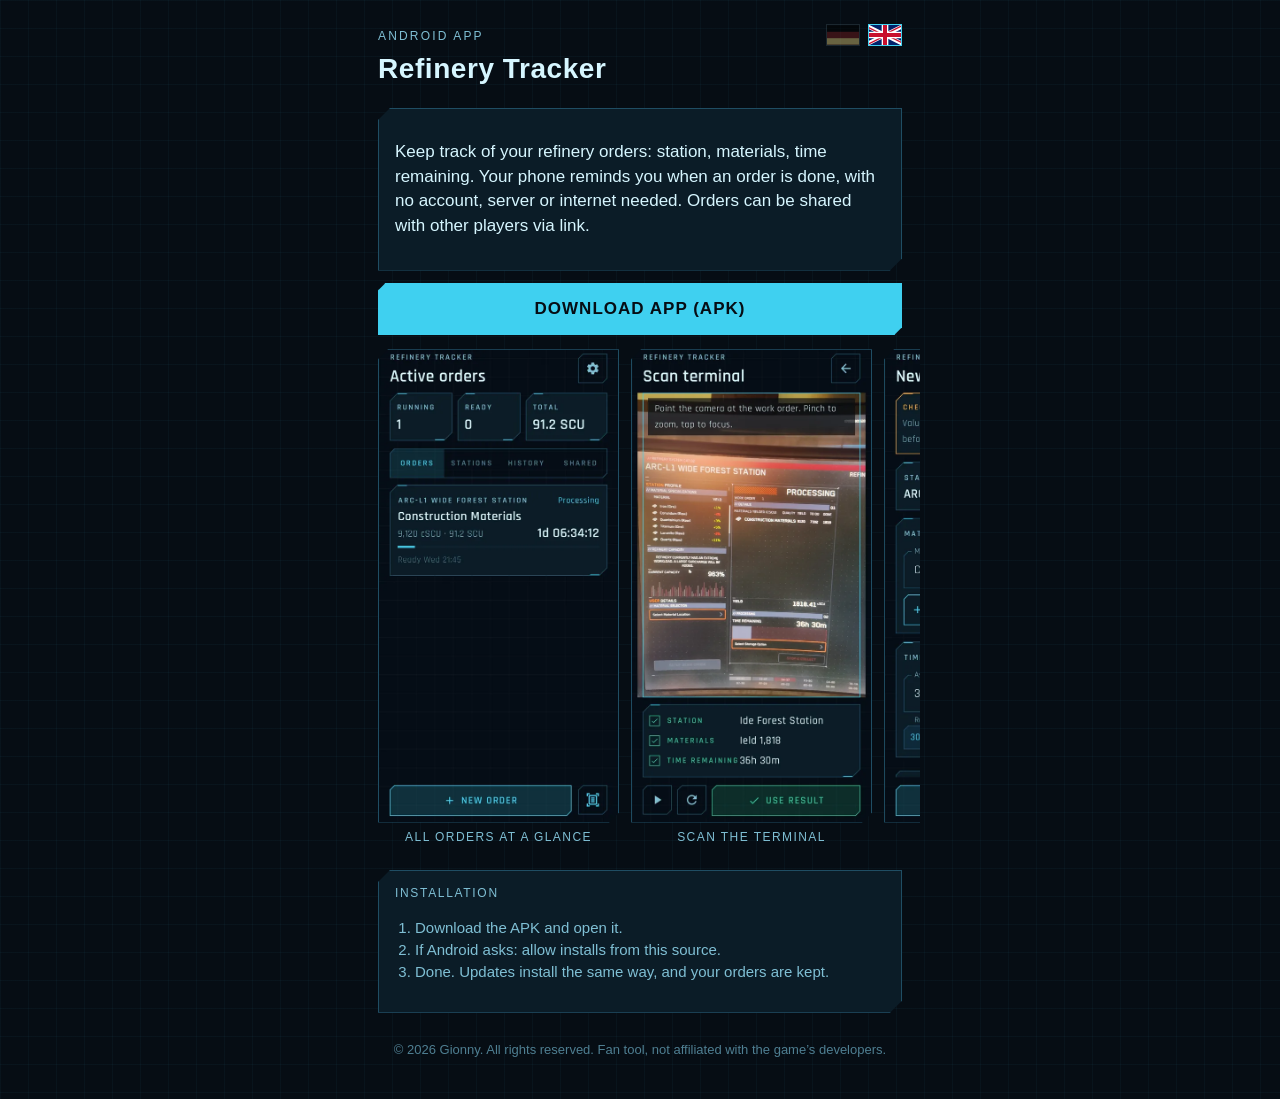
==== index.html @ f8b01f41 "Seite zweisprachig (DE/EN) mit Flaggen-Umschalter Co-Authored-By: Claude Opus 5.5 <noreply@anthropic" ====
<!DOCTYPE html>
<html lang="de">
<head>
<meta charset="utf-8">
<meta name="viewport" content="width=device-width, initial-scale=1">
<title>Refinery Tracker</title>
<meta property="og:title" content="Refinery Tracker">
<meta property="og:description" content="Raffinerieaufträge im Blick behalten, mit Erinnerung, wenn sie fertig sind. / Keep track of your refinery orders and get notified when they are done.">
<link rel="stylesheet" href="style.css">
<script src="lang.js"></script>
</head>
<body>
<main>
  <div id="langs" class="langs"></div>
  <div class="label"><span class="de">Android-App</span><span class="en">Android app</span></div>
  <h1>Refinery Tracker</h1>
  <div class="panel">
    <p class="de">Behalte deine Raffinerieaufträge im Blick: Station, Materialien, Restzeit. Das Handy erinnert dich, wenn ein Auftrag fertig ist, ohne Konto, Server oder Internet. Aufträge lassen sich per Link mit anderen Spielern teilen.</p>
    <p class="en">Keep track of your refinery orders: station, materials, time remaining. Your phone reminds you when an order is done, with no account, server or internet needed. Orders can be shared with other players via link.</p>
  </div>
  <a class="btn filled" href="https://github.com/immortale-g/immortale-g.github.io/releases/latest/download/refinery-tracker.apk"><span class="de">App herunterladen (APK)</span><span class="en">Download app (APK)</span></a>
  <div class="gallery" aria-label="Screenshots">
    <figure><img src="img/orders.webp" width="540" height="1065" loading="lazy" alt="Active orders"><figcaption><span class="de">Aufträge im Blick</span><span class="en">All orders at a glance</span></figcaption></figure>
    <figure><img src="img/scan.webp" width="540" height="1065" loading="lazy" alt="Scan terminal"><figcaption><span class="de">Terminal scannen</span><span class="en">Scan the terminal</span></figcaption></figure>
    <figure><img src="img/scanned.webp" width="540" height="1065" loading="lazy" alt="Scanned order"><figcaption><span class="de">Werte übernommen</span><span class="en">Values filled in</span></figcaption></figure>
    <figure><img src="img/manual.webp" width="540" height="1065" loading="lazy" alt="New order"><figcaption><span class="de">Oder von Hand eintragen</span><span class="en">Or enter it by hand</span></figcaption></figure>
  </div>
  <div class="panel">
    <div class="station"><span class="de">Installation</span><span class="en">Installation</span></div>
    <ol class="de">
      <li>APK herunterladen und öffnen.</li>
      <li>Wenn Android fragt: Installation aus dieser Quelle erlauben.</li>
      <li>Fertig. Updates installierst du genauso, deine Aufträge bleiben erhalten.</li>
    </ol>
    <ol class="en">
      <li>Download the APK and open it.</li>
      <li>If Android asks: allow installs from this source.</li>
      <li>Done. Updates install the same way, and your orders are kept.</li>
    </ol>
  </div>
  <footer><span class="de">© 2026 Gionny. Alle Rechte vorbehalten. Fan-Tool, nicht mit den Entwicklern des Spiels verbunden.</span><span class="en">© 2026 Gionny. All rights reserved. Fan tool, not affiliated with the game’s developers.</span></footer>
</main>
</body>
</html>
---- style.css ----
:root{--bg:#060D14;--panel:#0B1C27;--line:#1F4D63;--accent:#3FD0F0;--ready:#2FBF8F;--warn:#F0A63F;--text:#D6F6FF;--muted:#7FBFD4;--dim:#4F7F92}
*{box-sizing:border-box}
body{margin:0;min-height:100vh;background:var(--bg);color:var(--text);font-family:"Rajdhani","Segoe UI",Roboto,Arial,sans-serif;font-size:17px;line-height:1.45;
background-image:linear-gradient(rgba(63,208,240,.04) 1px,transparent 1px),linear-gradient(90deg,rgba(63,208,240,.04) 1px,transparent 1px);background-size:28px 28px}
main{max-width:560px;margin:0 auto;padding:28px 18px 40px}
.label{font-size:12px;letter-spacing:.18em;text-transform:uppercase;color:var(--muted)}
h1{font-size:28px;font-weight:600;margin:4px 0 18px;letter-spacing:.02em}
.panel{background:var(--panel);border:1px solid var(--line);padding:14px 16px;margin:0 0 12px;clip-path:polygon(12px 0,100% 0,100% calc(100% - 12px),calc(100% - 12px) 100%,0 100%,0 12px)}
.panel.ready{border-color:var(--ready)}
.station{font-size:12px;letter-spacing:.14em;text-transform:uppercase;color:var(--muted)}
.mats{font-size:19px;font-weight:600;margin:2px 0}
.meta{color:var(--muted);font-size:15px}
.ok{color:var(--ready)}
.btn{display:block;width:100%;text-align:center;text-decoration:none;font:inherit;font-weight:600;letter-spacing:.06em;text-transform:uppercase;padding:13px 10px;margin:10px 0;cursor:pointer;border:1px solid var(--accent);color:var(--accent);background:transparent;clip-path:polygon(8px 0,100% 0,100% calc(100% - 8px),calc(100% - 8px) 100%,0 100%,0 8px)}
.btn.filled{background:var(--accent);color:var(--bg)}
.hint{color:var(--dim);font-size:14px}
ol{padding-left:20px;color:var(--muted);font-size:15px}
.err{color:var(--warn)}
footer{margin-top:28px;color:var(--dim);font-size:13px;text-align:center}
.gallery{display:flex;gap:12px;overflow-x:auto;scroll-snap-type:x mandatory;scroll-padding-inline:18px;margin:6px -18px 14px;padding:4px 18px 10px;scrollbar-width:thin;scrollbar-color:var(--line) transparent}
.gallery figure{flex:0 0 46%;margin:0;scroll-snap-align:start}
.gallery img{display:block;width:100%;height:auto;border:1px solid var(--line);clip-path:polygon(10px 0,100% 0,100% calc(100% - 10px),calc(100% - 10px) 100%,0 100%,0 10px)}
.gallery figcaption{margin-top:6px;font-size:12px;letter-spacing:.12em;text-transform:uppercase;color:var(--muted);text-align:center}
main{position:relative}
.langs{position:absolute;top:24px;right:18px;display:flex;gap:8px}
.langs button{display:block;width:34px;height:22px;padding:0;margin:0;border:1px solid var(--line);background:transparent;cursor:pointer;opacity:.45;filter:grayscale(.6);transition:opacity .15s,filter .15s}
.langs button svg{display:block;width:100%;height:100%}
.langs button:hover{opacity:.8;filter:none}
.langs button[aria-pressed="true"]{opacity:1;filter:none;border-color:var(--accent)}
html[data-lang="en"] .de,html[data-lang="de"] .en{display:none!important}
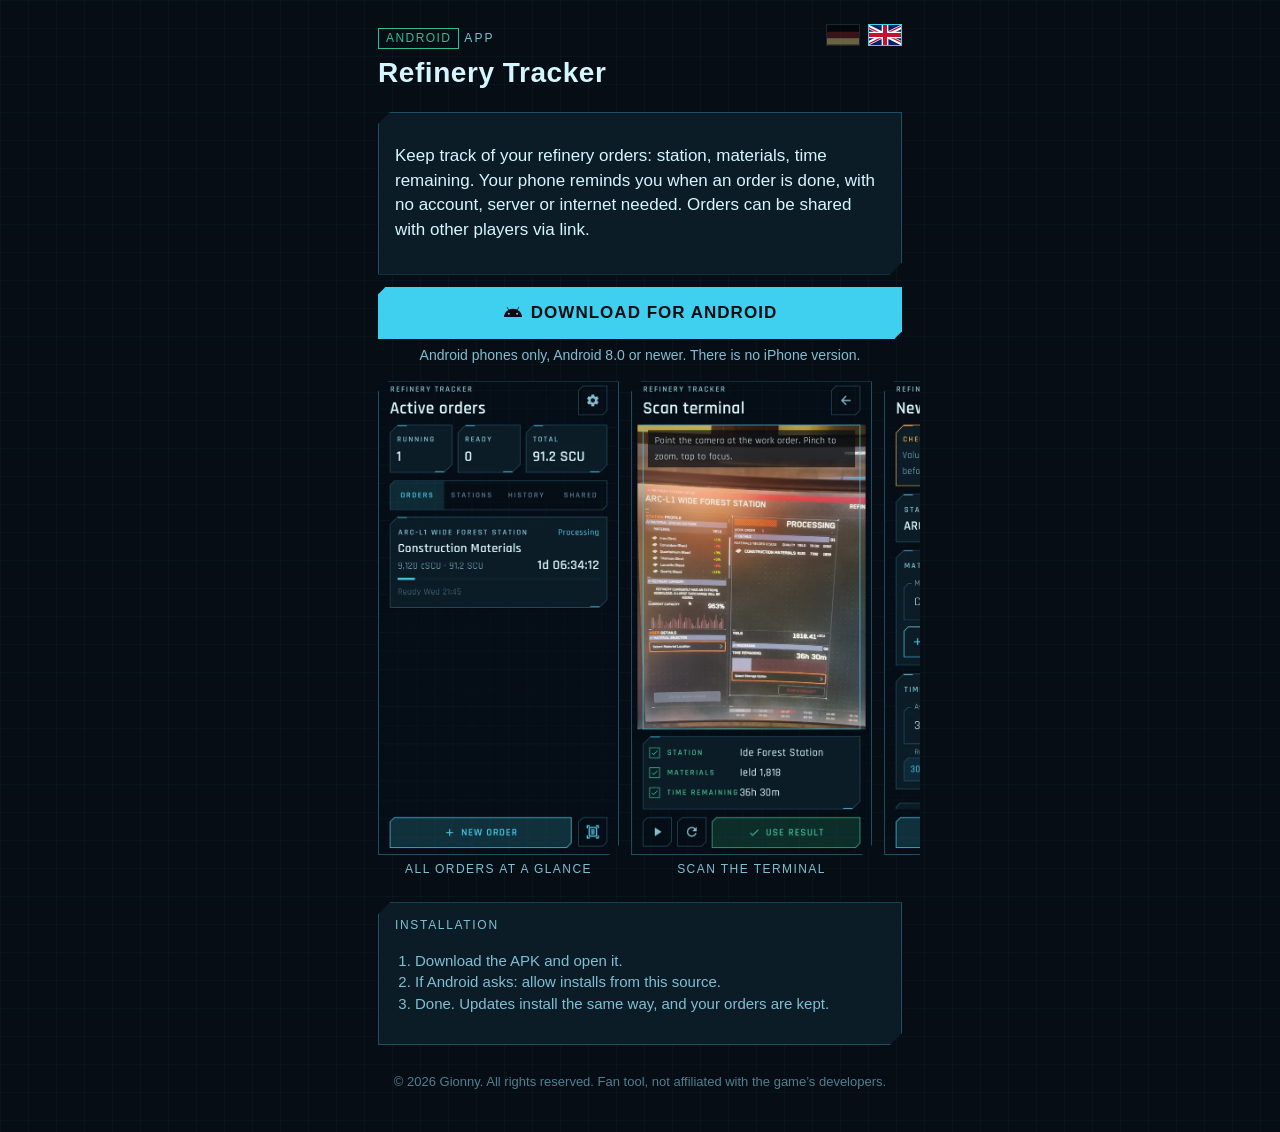
==== commit ff8ea651: "Deutlicher Android-Hinweis, Warnung für iPhone-Besucher Co-Authored-By: Claude Opus 5.5 <noreply@ant" ====
--- a/index.html
+++ b/index.html
@@ -6,19 +6,21 @@
 <title>Refinery Tracker</title>
 <meta property="og:title" content="Refinery Tracker">
 <meta property="og:description" content="Raffinerieaufträge im Blick behalten, mit Erinnerung, wenn sie fertig sind. / Keep track of your refinery orders and get notified when they are done.">
-<link rel="stylesheet" href="style.css">
-<script src="lang.js"></script>
+<link rel="stylesheet" href="style.css?v=4">
+<script src="lang.js?v=4"></script>
 </head>
 <body>
 <main>
   <div id="langs" class="langs"></div>
-  <div class="label"><span class="de">Android-App</span><span class="en">Android app</span></div>
+  <div class="label"><span class="badge">Android</span> <span class="de">App</span><span class="en">App</span></div>
   <h1>Refinery Tracker</h1>
   <div class="panel">
     <p class="de">Behalte deine Raffinerieaufträge im Blick: Station, Materialien, Restzeit. Das Handy erinnert dich, wenn ein Auftrag fertig ist, ohne Konto, Server oder Internet. Aufträge lassen sich per Link mit anderen Spielern teilen.</p>
     <p class="en">Keep track of your refinery orders: station, materials, time remaining. Your phone reminds you when an order is done, with no account, server or internet needed. Orders can be shared with other players via link.</p>
   </div>
-  <a class="btn filled" href="https://github.com/immortale-g/immortale-g.github.io/releases/latest/download/refinery-tracker.apk"><span class="de">App herunterladen (APK)</span><span class="en">Download app (APK)</span></a>
+  <a class="btn filled" href="https://github.com/immortale-g/immortale-g.github.io/releases/latest/download/refinery-tracker.apk"><svg class="droid" viewBox="0 0 24 24" aria-hidden="true"><path fill="currentColor" d="M17.6 9.48l1.84-3.18a.38.38 0 0 0-.66-.38l-1.86 3.22a11.4 11.4 0 0 0-9.84 0L5.22 5.92a.38.38 0 0 0-.66.38L6.4 9.48A10.8 10.8 0 0 0 1 18h22a10.8 10.8 0 0 0-5.4-8.52zM7 15.25a1.25 1.25 0 1 1 0-2.5 1.25 1.25 0 0 1 0 2.5zm10 0a1.25 1.25 0 1 1 0-2.5 1.25 1.25 0 0 1 0 2.5z"/></svg><span class="de">App für Android herunterladen</span><span class="en">Download for Android</span></a>
+  <div class="platform"><span class="de">Nur für Android-Handys, ab Android 8.0. Für iPhone gibt es keine Version.</span><span class="en">Android phones only, Android 8.0 or newer. There is no iPhone version.</span></div>
+  <div class="panel ios-warn" id="ios-warn" hidden><span class="de">Du bist auf einem iPhone oder iPad. Refinery Tracker läuft leider nur auf Android.</span><span class="en">You are on an iPhone or iPad. Sorry, Refinery Tracker only runs on Android.</span></div>
   <div class="gallery" aria-label="Screenshots">
     <figure><img src="img/orders.webp" width="540" height="1065" loading="lazy" alt="Active orders"><figcaption><span class="de">Aufträge im Blick</span><span class="en">All orders at a glance</span></figcaption></figure>
     <figure><img src="img/scan.webp" width="540" height="1065" loading="lazy" alt="Scan terminal"><figcaption><span class="de">Terminal scannen</span><span class="en">Scan the terminal</span></figcaption></figure>
@@ -40,5 +42,6 @@
   </div>
   <footer><span class="de">© 2026 Gionny. Alle Rechte vorbehalten. Fan-Tool, nicht mit den Entwicklern des Spiels verbunden.</span><span class="en">© 2026 Gionny. All rights reserved. Fan tool, not affiliated with the game’s developers.</span></footer>
 </main>
+<script>if (/iPhone|iPad|iPod/.test(navigator.userAgent) || (navigator.platform === "MacIntel" && navigator.maxTouchPoints > 1)) document.getElementById("ios-warn").hidden = false;</script>
 </body>
 </html>
--- a/style.css
+++ b/style.css
@@ -28,3 +28,7 @@
 .langs button:hover{opacity:.8;filter:none}
 .langs button[aria-pressed="true"]{opacity:1;filter:none;border-color:var(--accent)}
 html[data-lang="en"] .de,html[data-lang="de"] .en{display:none!important}
+.btn .droid{width:20px;height:20px;vertical-align:-4px;margin-right:8px}
+.badge{display:inline-block;padding:1px 7px;border:1px solid var(--ready);color:var(--ready);letter-spacing:.12em}
+.platform{margin:-4px 0 12px;text-align:center;color:var(--muted);font-size:14px}
+.ios-warn{border-color:var(--warn);color:var(--warn)}
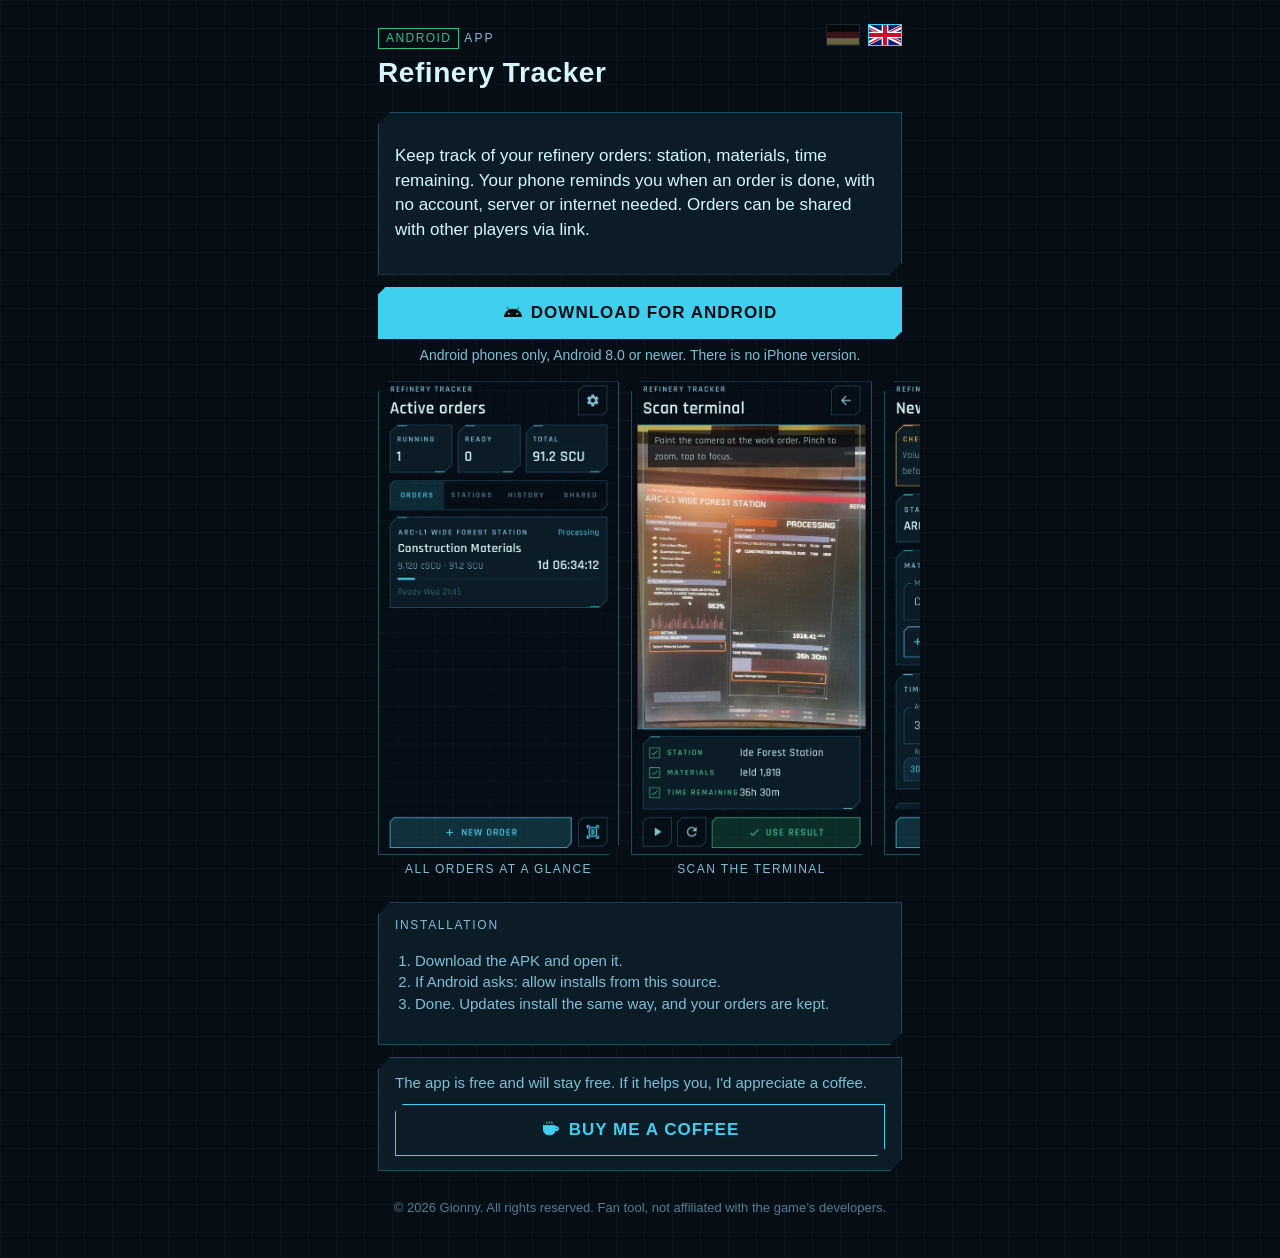
==== commit 83c636b9: "Webseite: Buy-me-a-coffee-Link Co-Authored-By: Claude Opus 5.5 <noreply@anthropic.com> Claude-Sessio" ====
--- a/index.html
+++ b/index.html
@@ -6,7 +6,7 @@
 <title>Refinery Tracker</title>
 <meta property="og:title" content="Refinery Tracker">
 <meta property="og:description" content="Raffinerieaufträge im Blick behalten, mit Erinnerung, wenn sie fertig sind. / Keep track of your refinery orders and get notified when they are done.">
-<link rel="stylesheet" href="style.css?v=4">
+<link rel="stylesheet" href="style.css?v=6">
 <script src="lang.js?v=4"></script>
 </head>
 <body>
@@ -20,6 +20,11 @@
   </div>
   <a class="btn filled" href="https://github.com/immortale-g/immortale-g.github.io/releases/latest/download/refinery-tracker.apk"><svg class="droid" viewBox="0 0 24 24" aria-hidden="true"><path fill="currentColor" d="M17.6 9.48l1.84-3.18a.38.38 0 0 0-.66-.38l-1.86 3.22a11.4 11.4 0 0 0-9.84 0L5.22 5.92a.38.38 0 0 0-.66.38L6.4 9.48A10.8 10.8 0 0 0 1 18h22a10.8 10.8 0 0 0-5.4-8.52zM7 15.25a1.25 1.25 0 1 1 0-2.5 1.25 1.25 0 0 1 0 2.5zm10 0a1.25 1.25 0 1 1 0-2.5 1.25 1.25 0 0 1 0 2.5z"/></svg><span class="de">App für Android herunterladen</span><span class="en">Download for Android</span></a>
   <div class="platform"><span class="de">Nur für Android-Handys, ab Android 8.0. Für iPhone gibt es keine Version.</span><span class="en">Android phones only, Android 8.0 or newer. There is no iPhone version.</span></div>
+  <div class="panel verify" id="verify" hidden>
+    <div class="station"><span class="de">Sicherheitsprüfung</span><span class="en">Security check</span> · <span id="v-version"></span></div>
+    <div id="v-scan" hidden><span class="ok" id="v-result"></span> <a id="v-link" href="#" target="_blank" rel="noopener"><span class="de">VirusTotal-Ergebnis ansehen</span><span class="en">View VirusTotal result</span></a></div>
+    <div class="hint"><span class="de">Prüfsumme (SHA-256) der APK:</span><span class="en">APK checksum (SHA-256):</span> <code id="v-sha"></code></div>
+  </div>
   <div class="panel ios-warn" id="ios-warn" hidden><span class="de">Du bist auf einem iPhone oder iPad. Refinery Tracker läuft leider nur auf Android.</span><span class="en">You are on an iPhone or iPad. Sorry, Refinery Tracker only runs on Android.</span></div>
   <div class="gallery" aria-label="Screenshots">
     <figure><img src="img/orders.webp" width="540" height="1065" loading="lazy" alt="Active orders"><figcaption><span class="de">Aufträge im Blick</span><span class="en">All orders at a glance</span></figcaption></figure>
@@ -40,8 +45,14 @@
       <li>Done. Updates install the same way, and your orders are kept.</li>
     </ol>
   </div>
+  <div class="panel support">
+    <p class="de">Die App ist kostenlos und bleibt es auch. Wenn sie dir hilft, freue ich mich über einen Kaffee.</p>
+    <p class="en">The app is free and will stay free. If it helps you, I'd appreciate a coffee.</p>
+    <a class="btn" href="https://buymeacoffee.com/immortale_g" target="_blank" rel="noopener"><svg class="droid" viewBox="0 0 24 24" aria-hidden="true"><path fill="currentColor" d="M3 8h14v5a6 6 0 0 1-6 6H9a6 6 0 0 1-6-6V8zm14 1h1.5a2.5 2.5 0 0 1 0 5H17v-1.6h1.5a.9.9 0 0 0 0-1.8H17V9zM7 3.5c.6.7.6 1.4 0 2.1M10 3c.6.7.6 1.6 0 2.4M13 3.5c.6.7.6 1.4 0 2.1" stroke="currentColor" stroke-width="1.2" stroke-linecap="round"/></svg><span class="de">Kaffee spendieren</span><span class="en">Buy me a coffee</span></a>
+  </div>
   <footer><span class="de">© 2026 Gionny. Alle Rechte vorbehalten. Fan-Tool, nicht mit den Entwicklern des Spiels verbunden.</span><span class="en">© 2026 Gionny. All rights reserved. Fan tool, not affiliated with the game’s developers.</span></footer>
 </main>
+<script src="verify.js?v=1"></script>
 <script>if (/iPhone|iPad|iPod/.test(navigator.userAgent) || (navigator.platform === "MacIntel" && navigator.maxTouchPoints > 1)) document.getElementById("ios-warn").hidden = false;</script>
 </body>
 </html>
--- a/style.css
+++ b/style.css
@@ -32,3 +32,7 @@
 .badge{display:inline-block;padding:1px 7px;border:1px solid var(--ready);color:var(--ready);letter-spacing:.12em}
 .platform{margin:-4px 0 12px;text-align:center;color:var(--muted);font-size:14px}
 .ios-warn{border-color:var(--warn);color:var(--warn)}
+.verify a{color:var(--accent)}
+.verify code{font-family:ui-monospace,Consolas,monospace;font-size:12px;word-break:break-all;color:var(--muted)}
+.support p{margin:0 0 4px;color:var(--muted);font-size:15px}
+.support .btn{margin-bottom:0}
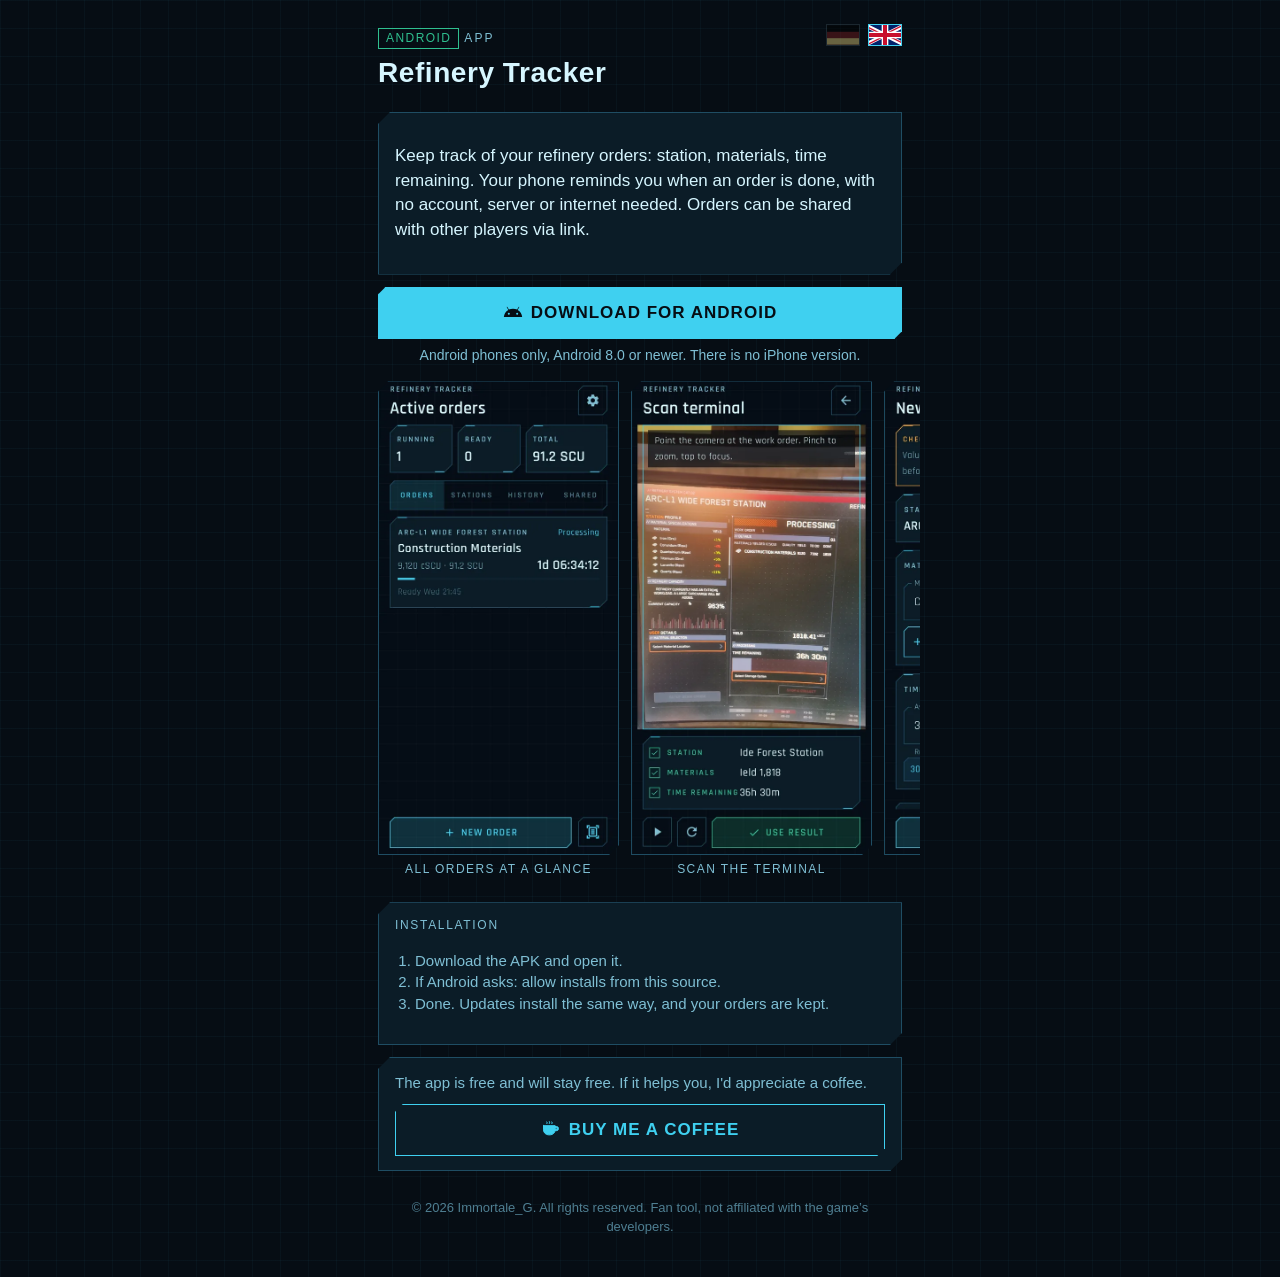
==== commit 43ad3096: "Copyright: Immortale_G statt Gionny Co-Authored-By: Claude Opus 5.5 <noreply@anthropic.com> Claude-S" ====
--- a/index.html
+++ b/index.html
@@ -50,7 +50,7 @@
     <p class="en">The app is free and will stay free. If it helps you, I'd appreciate a coffee.</p>
     <a class="btn" href="https://buymeacoffee.com/immortale_g" target="_blank" rel="noopener"><svg class="droid" viewBox="0 0 24 24" aria-hidden="true"><path fill="currentColor" d="M3 8h14v5a6 6 0 0 1-6 6H9a6 6 0 0 1-6-6V8zm14 1h1.5a2.5 2.5 0 0 1 0 5H17v-1.6h1.5a.9.9 0 0 0 0-1.8H17V9zM7 3.5c.6.7.6 1.4 0 2.1M10 3c.6.7.6 1.6 0 2.4M13 3.5c.6.7.6 1.4 0 2.1" stroke="currentColor" stroke-width="1.2" stroke-linecap="round"/></svg><span class="de">Kaffee spendieren</span><span class="en">Buy me a coffee</span></a>
   </div>
-  <footer><span class="de">© 2026 Gionny. Alle Rechte vorbehalten. Fan-Tool, nicht mit den Entwicklern des Spiels verbunden.</span><span class="en">© 2026 Gionny. All rights reserved. Fan tool, not affiliated with the game’s developers.</span></footer>
+  <footer><span class="de">© 2026 Immortale_G. Alle Rechte vorbehalten. Fan-Tool, nicht mit den Entwicklern des Spiels verbunden.</span><span class="en">© 2026 Immortale_G. All rights reserved. Fan tool, not affiliated with the game’s developers.</span></footer>
 </main>
 <script src="verify.js?v=1"></script>
 <script>if (/iPhone|iPad|iPod/.test(navigator.userAgent) || (navigator.platform === "MacIntel" && navigator.maxTouchPoints > 1)) document.getElementById("ios-warn").hidden = false;</script>
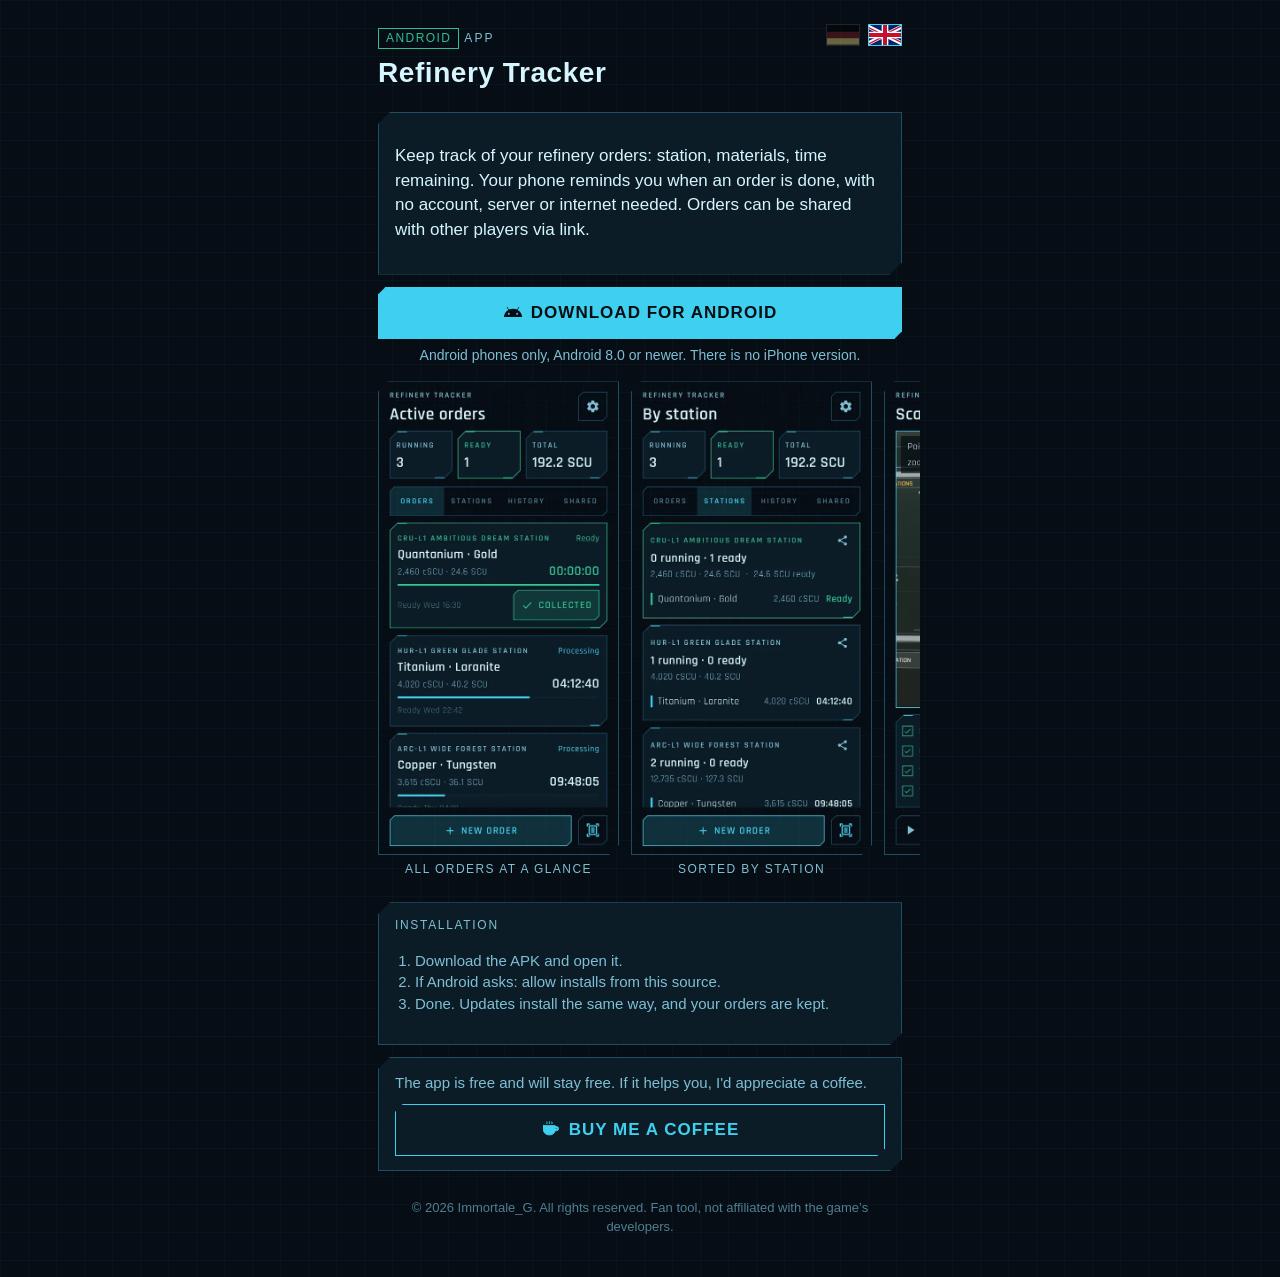
==== commit d961db2e: "Screenshots je Sprache und Action, die sie bei jedem Release neu erzeugt - img/de und img/en: neu ge" ====
--- a/index.html
+++ b/index.html
@@ -27,10 +27,11 @@
   </div>
   <div class="panel ios-warn" id="ios-warn" hidden><span class="de">Du bist auf einem iPhone oder iPad. Refinery Tracker läuft leider nur auf Android.</span><span class="en">You are on an iPhone or iPad. Sorry, Refinery Tracker only runs on Android.</span></div>
   <div class="gallery" aria-label="Screenshots">
-    <figure><img src="img/orders.webp" width="540" height="1065" loading="lazy" alt="Active orders"><figcaption><span class="de">Aufträge im Blick</span><span class="en">All orders at a glance</span></figcaption></figure>
-    <figure><img src="img/scan.webp" width="540" height="1065" loading="lazy" alt="Scan terminal"><figcaption><span class="de">Terminal scannen</span><span class="en">Scan the terminal</span></figcaption></figure>
-    <figure><img src="img/scanned.webp" width="540" height="1065" loading="lazy" alt="Scanned order"><figcaption><span class="de">Werte übernommen</span><span class="en">Values filled in</span></figcaption></figure>
-    <figure><img src="img/manual.webp" width="540" height="1065" loading="lazy" alt="New order"><figcaption><span class="de">Oder von Hand eintragen</span><span class="en">Or enter it by hand</span></figcaption></figure>
+    <figure><img class="de" src="img/de/orders.webp" width="540" height="1065" loading="lazy" alt="Aktive Aufträge"><img class="en" src="img/en/orders.webp" width="540" height="1065" loading="lazy" alt="Active orders"><figcaption><span class="de">Aufträge im Blick</span><span class="en">All orders at a glance</span></figcaption></figure>
+    <figure><img class="de" src="img/de/stations.webp" width="540" height="1065" loading="lazy" alt="Stationen"><img class="en" src="img/en/stations.webp" width="540" height="1065" loading="lazy" alt="Stations"><figcaption><span class="de">Nach Station sortiert</span><span class="en">Sorted by station</span></figcaption></figure>
+    <figure><img class="de" src="img/de/scan.webp" width="540" height="1065" loading="lazy" alt="Terminal scannen"><img class="en" src="img/en/scan.webp" width="540" height="1065" loading="lazy" alt="Scan terminal"><figcaption><span class="de">Terminal scannen</span><span class="en">Scan the terminal</span></figcaption></figure>
+    <figure><img class="de" src="img/de/scanned.webp" width="540" height="1065" loading="lazy" alt="Gescannter Auftrag"><img class="en" src="img/en/scanned.webp" width="540" height="1065" loading="lazy" alt="Scanned order"><figcaption><span class="de">Werte übernommen</span><span class="en">Values filled in</span></figcaption></figure>
+    <figure><img class="de" src="img/de/manual.webp" width="540" height="1065" loading="lazy" alt="Neuer Auftrag"><img class="en" src="img/en/manual.webp" width="540" height="1065" loading="lazy" alt="New order"><figcaption><span class="de">Oder von Hand eintragen</span><span class="en">Or enter it by hand</span></figcaption></figure>
   </div>
   <div class="panel">
     <div class="station"><span class="de">Installation</span><span class="en">Installation</span></div>
